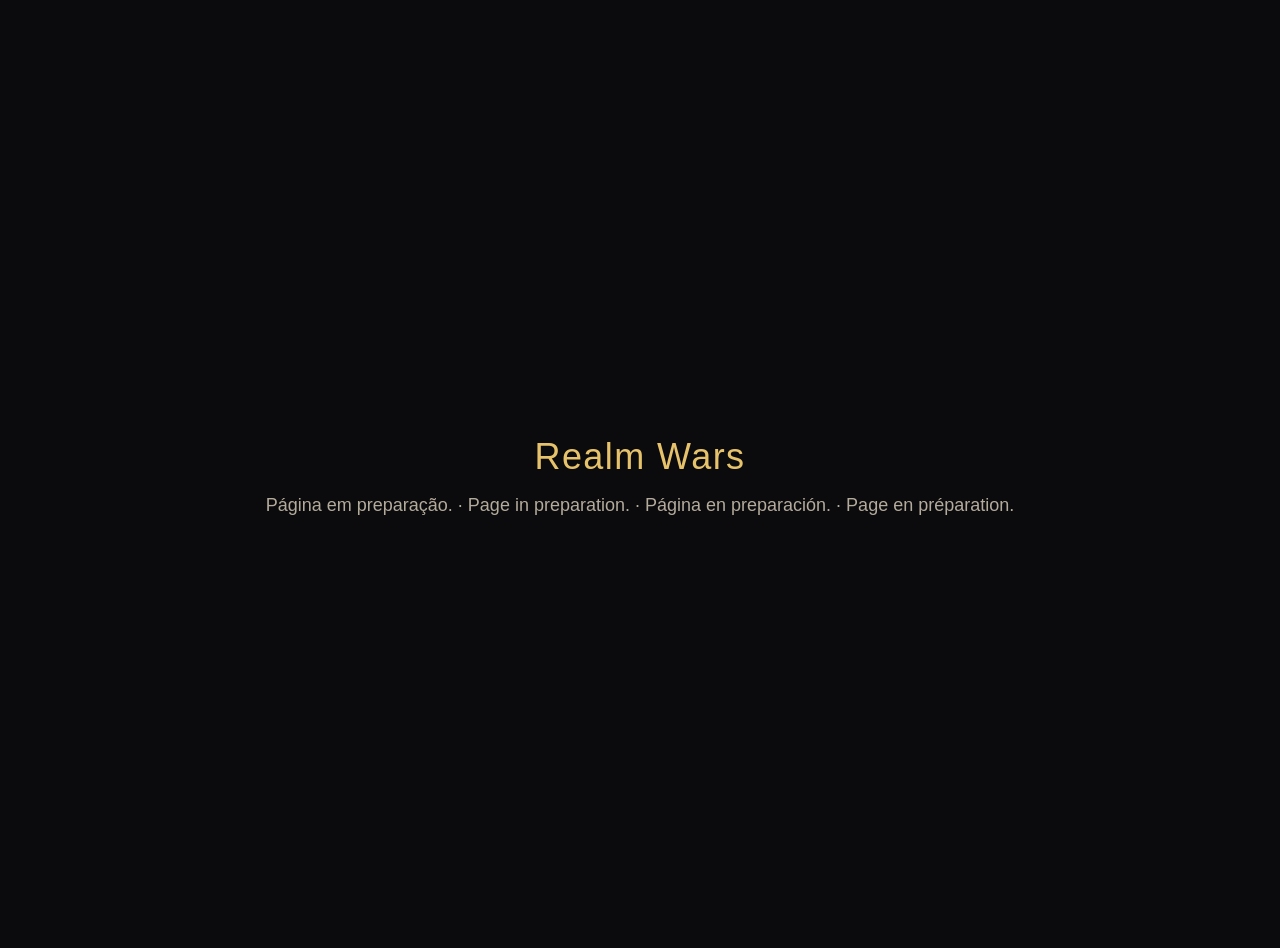
==== index.html @ c25bb862 "Página provisória do Realm Wars enquanto o site completo não sobe O GitHub Pages precisa de uma bran" ====
<!doctype html>
<html lang="pt-BR">
<head>
<meta charset="utf-8">
<meta name="viewport" content="width=device-width,initial-scale=1">
<title>Realm Wars</title>
<meta name="robots" content="noindex, nofollow">
<meta http-equiv="Content-Security-Policy" content="default-src 'none'; style-src 'unsafe-inline'">
<style>
  html { background: #0b0a0c; color: #ece6da; }
  body { margin: 0; min-height: 100vh; display: grid; place-items: center; font: 18px/1.5 -apple-system, BlinkMacSystemFont, "Segoe UI", Roboto, Helvetica, Arial, sans-serif; text-align: center; padding: 24px; }
  h1 { color: #e6c26b; font-weight: 400; letter-spacing: 0.04em; margin: 0 0 8px; }
  p { color: #b3ab9c; margin: 0; }
</style>
</head>
<body>
  <div>
    <h1>Realm Wars</h1>
    <p>Página em preparação. · Page in preparation. · Página en preparación. · Page en préparation.</p>
  </div>
</body>
</html>
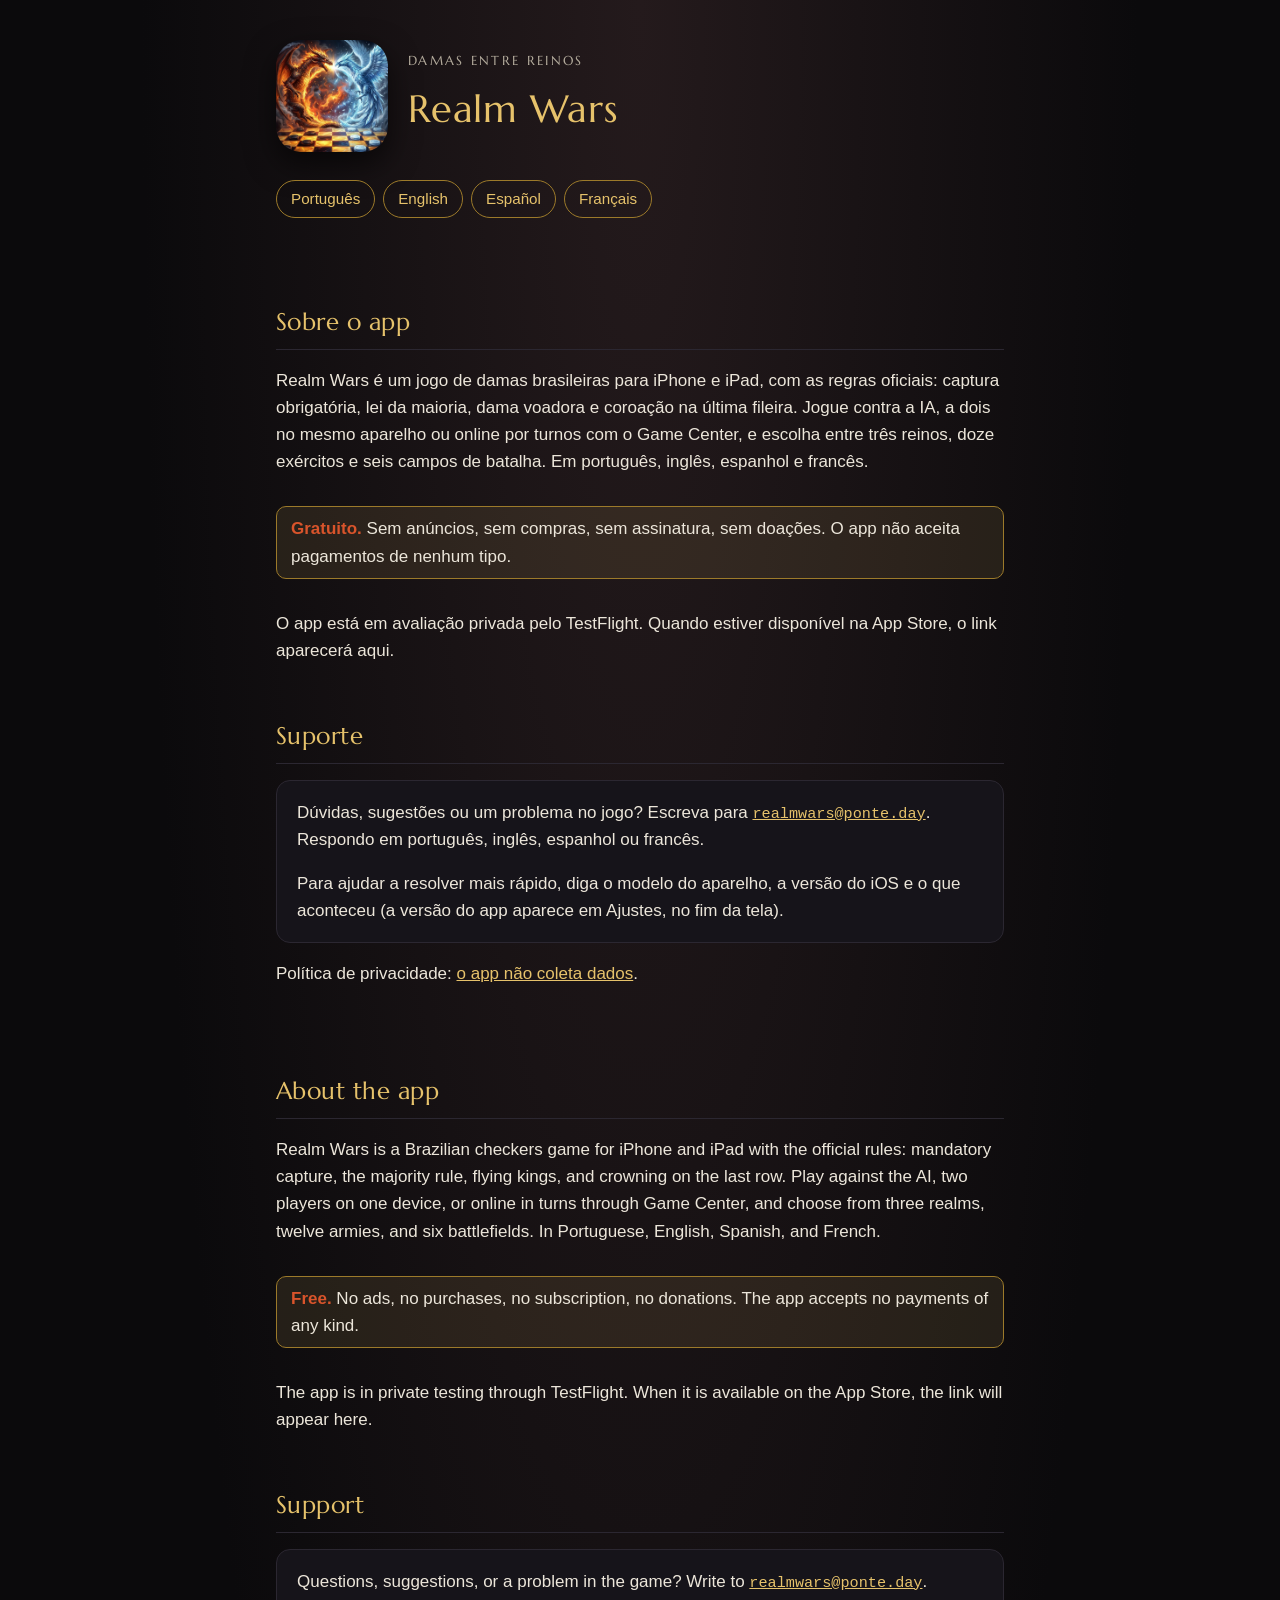
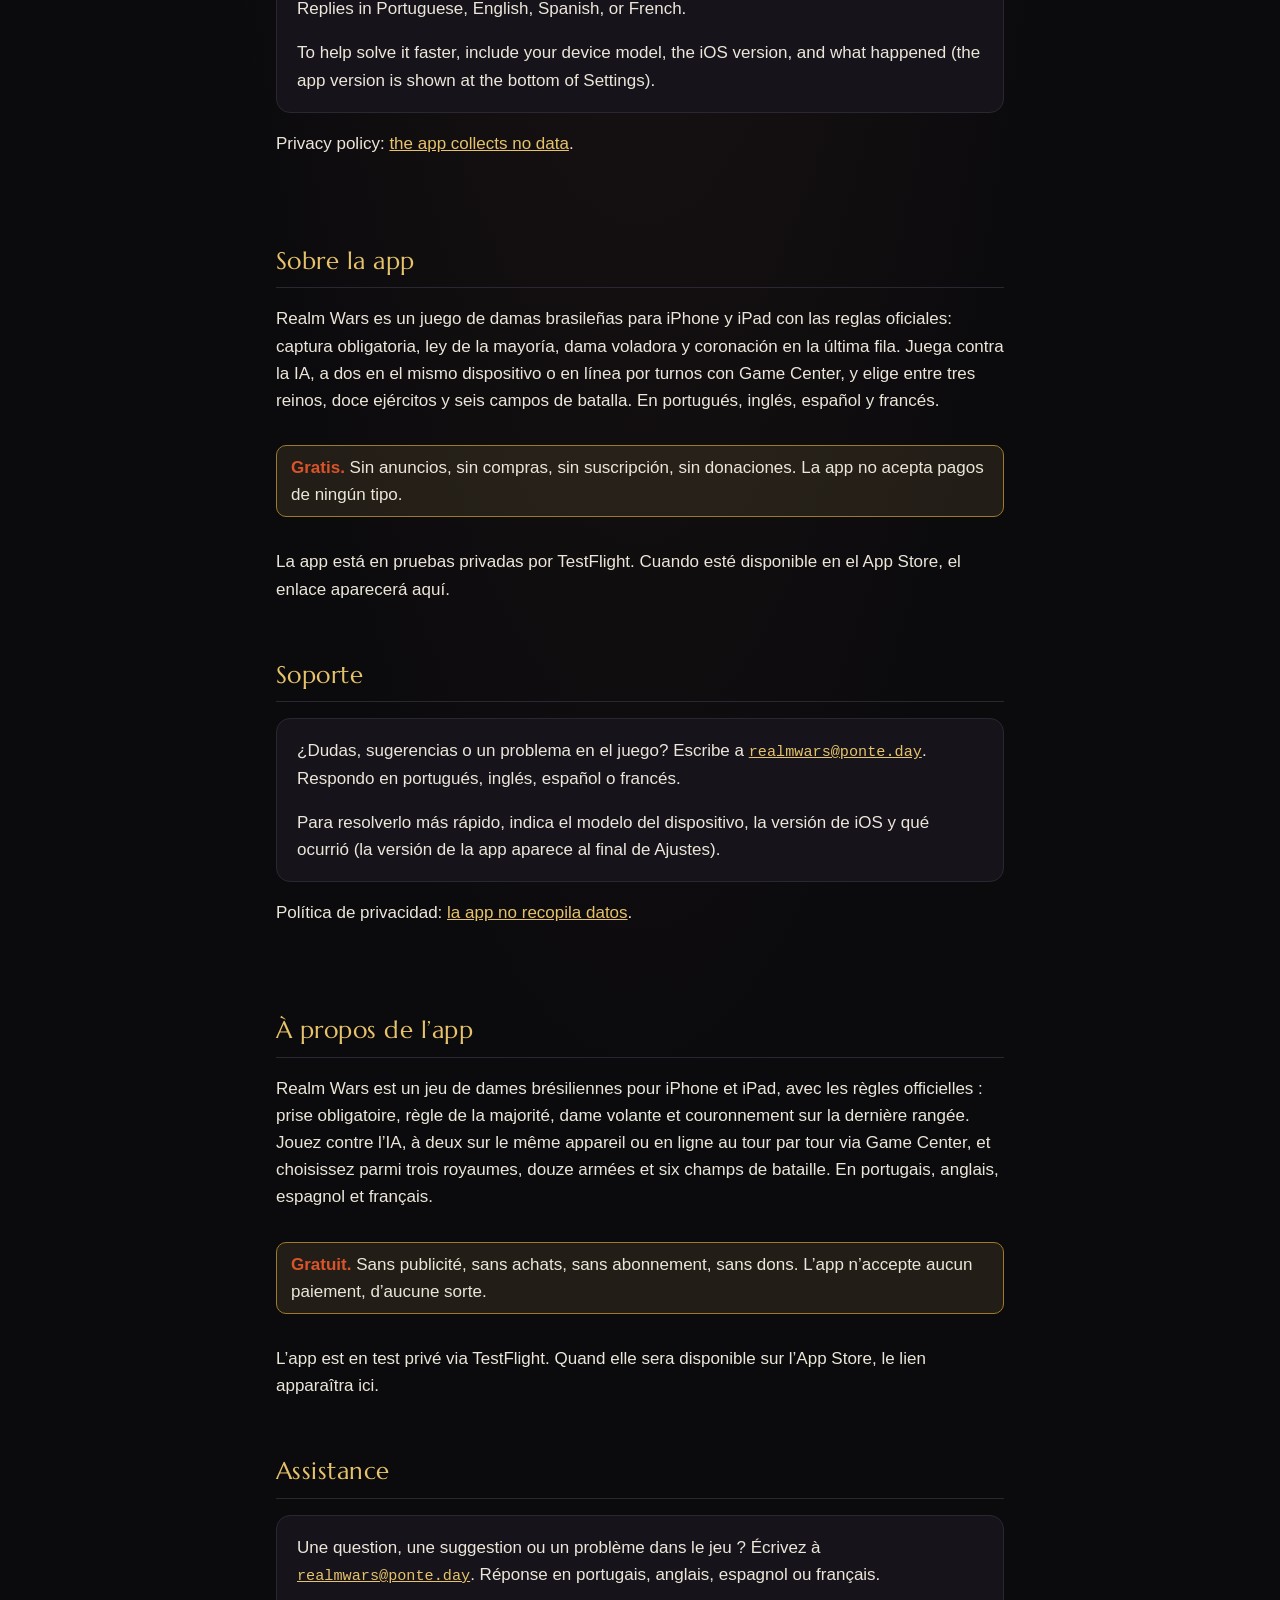
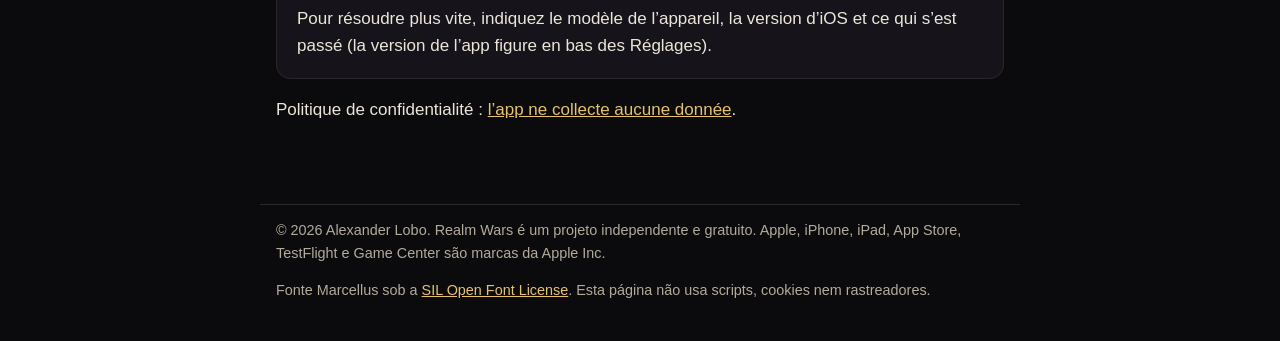
==== commit 60431340: "Atualiza o site do Realm Wars (17/11/2026)" ====
--- a/index.html
+++ b/index.html
@@ -3,20 +3,92 @@
 <head>
 <meta charset="utf-8">
 <meta name="viewport" content="width=device-width,initial-scale=1">
-<title>Realm Wars</title>
+<title>Realm Wars — damas entre reinos</title>
+<meta name="description" content="Realm Wars: damas brasileiras para iPhone e iPad, gratuito, sem anúncios e sem compras. Suporte e política de privacidade.">
+<!-- Sem indexação até o lançamento na App Store; a App Review só precisa que a página abra. -->
 <meta name="robots" content="noindex, nofollow">
-<meta http-equiv="Content-Security-Policy" content="default-src 'none'; style-src 'unsafe-inline'">
-<style>
-  html { background: #0b0a0c; color: #ece6da; }
-  body { margin: 0; min-height: 100vh; display: grid; place-items: center; font: 18px/1.5 -apple-system, BlinkMacSystemFont, "Segoe UI", Roboto, Helvetica, Arial, sans-serif; text-align: center; padding: 24px; }
-  h1 { color: #e6c26b; font-weight: 400; letter-spacing: 0.04em; margin: 0 0 8px; }
-  p { color: #b3ab9c; margin: 0; }
-</style>
+<!-- A política promete que nada sai do aparelho; esta regra quebra a página na hora se alguém acrescentar um rastreador. -->
+<meta http-equiv="Content-Security-Policy" content="default-src 'none'; img-src 'self'; style-src 'self'; font-src 'self'">
+<meta name="color-scheme" content="dark">
+<link rel="icon" href="assets/favicon.png">
+<link rel="stylesheet" href="styles.css">
 </head>
 <body>
-  <div>
-    <h1>Realm Wars</h1>
-    <p>Página em preparação. · Page in preparation. · Página en preparación. · Page en préparation.</p>
+<main>
+  <div class="topo">
+    <img src="assets/icone.png" alt="Ícone do Realm Wars: um dragão de fogo e uma fênix de gelo sobre um tabuleiro de damas" width="112" height="112">
+    <div>
+      <p class="tagline">Damas entre reinos</p>
+      <h1>Realm Wars</h1>
+    </div>
   </div>
+
+  <ul class="idiomas" aria-label="Idiomas">
+    <li><a href="#pt" hreflang="pt-BR">Português</a></li>
+    <li><a href="#en" hreflang="en">English</a></li>
+    <li><a href="#es" hreflang="es">Español</a></li>
+    <li><a href="#fr" hreflang="fr">Français</a></li>
+  </ul>
+
+  <section class="idioma" id="pt" lang="pt-BR">
+    <h2>Sobre o app</h2>
+    <p>Realm Wars é um jogo de damas brasileiras para iPhone e iPad, com as regras oficiais: captura obrigatória, lei da maioria, dama voadora e coroação na última fileira. Jogue contra a IA, a dois no mesmo aparelho ou online por turnos com o Game Center, e escolha entre três reinos, doze exércitos e seis campos de batalha. Em português, inglês, espanhol e francês.</p>
+    <p class="selo"><span class="gratis">Gratuito.</span> Sem anúncios, sem compras, sem assinatura, sem doações. O app não aceita pagamentos de nenhum tipo.</p>
+    <p>O app está em avaliação privada pelo TestFlight. Quando estiver disponível na App Store, o link aparecerá aqui.</p>
+
+    <h2 id="suporte">Suporte</h2>
+    <div class="cartao">
+      <p>Dúvidas, sugestões ou um problema no jogo? Escreva para <a class="email" href="mailto:realmwars@ponte.day">realmwars@ponte.day</a>. Respondo em português, inglês, espanhol ou francês.</p>
+      <p>Para ajudar a resolver mais rápido, diga o modelo do aparelho, a versão do iOS e o que aconteceu (a versão do app aparece em Ajustes, no fim da tela).</p>
+    </div>
+    <p>Política de privacidade: <a href="privacidade.html#pt">o app não coleta dados</a>.</p>
+  </section>
+
+  <section class="idioma" id="en" lang="en">
+    <h2>About the app</h2>
+    <p>Realm Wars is a Brazilian checkers game for iPhone and iPad with the official rules: mandatory capture, the majority rule, flying kings, and crowning on the last row. Play against the AI, two players on one device, or online in turns through Game Center, and choose from three realms, twelve armies, and six battlefields. In Portuguese, English, Spanish, and French.</p>
+    <p class="selo"><span class="gratis">Free.</span> No ads, no purchases, no subscription, no donations. The app accepts no payments of any kind.</p>
+    <p>The app is in private testing through TestFlight. When it is available on the App Store, the link will appear here.</p>
+
+    <h2 id="support">Support</h2>
+    <div class="cartao">
+      <p>Questions, suggestions, or a problem in the game? Write to <a class="email" href="mailto:realmwars@ponte.day">realmwars@ponte.day</a>. Replies in Portuguese, English, Spanish, or French.</p>
+      <p>To help solve it faster, include your device model, the iOS version, and what happened (the app version is shown at the bottom of Settings).</p>
+    </div>
+    <p>Privacy policy: <a href="privacidade.html#en">the app collects no data</a>.</p>
+  </section>
+
+  <section class="idioma" id="es" lang="es">
+    <h2>Sobre la app</h2>
+    <p>Realm Wars es un juego de damas brasileñas para iPhone y iPad con las reglas oficiales: captura obligatoria, ley de la mayoría, dama voladora y coronación en la última fila. Juega contra la IA, a dos en el mismo dispositivo o en línea por turnos con Game Center, y elige entre tres reinos, doce ejércitos y seis campos de batalla. En portugués, inglés, español y francés.</p>
+    <p class="selo"><span class="gratis">Gratis.</span> Sin anuncios, sin compras, sin suscripción, sin donaciones. La app no acepta pagos de ningún tipo.</p>
+    <p>La app está en pruebas privadas por TestFlight. Cuando esté disponible en el App Store, el enlace aparecerá aquí.</p>
+
+    <h2 id="soporte">Soporte</h2>
+    <div class="cartao">
+      <p>¿Dudas, sugerencias o un problema en el juego? Escribe a <a class="email" href="mailto:realmwars@ponte.day">realmwars@ponte.day</a>. Respondo en portugués, inglés, español o francés.</p>
+      <p>Para resolverlo más rápido, indica el modelo del dispositivo, la versión de iOS y qué ocurrió (la versión de la app aparece al final de Ajustes).</p>
+    </div>
+    <p>Política de privacidad: <a href="privacidade.html#es">la app no recopila datos</a>.</p>
+  </section>
+
+  <section class="idioma" id="fr" lang="fr">
+    <h2>À propos de l’app</h2>
+    <p>Realm Wars est un jeu de dames brésiliennes pour iPhone et iPad, avec les règles officielles : prise obligatoire, règle de la majorité, dame volante et couronnement sur la dernière rangée. Jouez contre l’IA, à deux sur le même appareil ou en ligne au tour par tour via Game Center, et choisissez parmi trois royaumes, douze armées et six champs de bataille. En portugais, anglais, espagnol et français.</p>
+    <p class="selo"><span class="gratis">Gratuit.</span> Sans publicité, sans achats, sans abonnement, sans dons. L’app n’accepte aucun paiement, d’aucune sorte.</p>
+    <p>L’app est en test privé via TestFlight. Quand elle sera disponible sur l’App Store, le lien apparaîtra ici.</p>
+
+    <h2 id="assistance">Assistance</h2>
+    <div class="cartao">
+      <p>Une question, une suggestion ou un problème dans le jeu ? Écrivez à <a class="email" href="mailto:realmwars@ponte.day">realmwars@ponte.day</a>. Réponse en portugais, anglais, espagnol ou français.</p>
+      <p>Pour résoudre plus vite, indiquez le modèle de l’appareil, la version d’iOS et ce qui s’est passé (la version de l’app figure en bas des Réglages).</p>
+    </div>
+    <p>Politique de confidentialité : <a href="privacidade.html#fr">l’app ne collecte aucune donnée</a>.</p>
+  </section>
+</main>
+<footer>
+  <p>© 2026 Alexander Lobo. Realm Wars é um projeto independente e gratuito. Apple, iPhone, iPad, App Store, TestFlight e Game Center são marcas da Apple Inc.</p>
+  <p>Fonte Marcellus sob a <a href="assets/OFL-Marcellus.txt">SIL Open Font License</a>. Esta página não usa scripts, cookies nem rastreadores.</p>
+</footer>
 </body>
 </html>
--- a/styles.css
+++ b/styles.css
@@ -0,0 +1,61 @@
+/* Site do Realm Wars: página do app com suporte e política de privacidade.
+   Autossuficiente: fonte e imagens locais, sem script, sem chamada externa,
+   porque a política promete que nada é coletado e a página é a prova. */
+@font-face {
+  font-family: "Marcellus";
+  src: url("assets/Marcellus-Regular.ttf") format("truetype");
+  font-weight: 400;
+  font-display: swap;
+}
+:root {
+  --fundo: #0b0a0c;
+  --papel: #16141a;
+  --borda: #2b2731;
+  --texto: #ece6da;
+  --texto-suave: #b3ab9c;
+  --ouro: #e6c26b;
+  --ouro-escuro: #9c7a2a;
+  --brasa: #d9542b;
+}
+* { box-sizing: border-box; }
+html { background: var(--fundo); color: var(--texto); }
+body {
+  margin: 0;
+  font: 17px/1.6 -apple-system, BlinkMacSystemFont, "Segoe UI", Roboto, Helvetica, Arial, sans-serif;
+  background: radial-gradient(ellipse at top, #241a1c 0%, var(--fundo) 55%);
+  min-height: 100vh;
+}
+h1, h2, h3 { font-family: "Marcellus", Georgia, serif; font-weight: 400; letter-spacing: 0.02em; }
+h1 { font-size: 2.4rem; margin: 0.2em 0 0; color: var(--ouro); }
+h2 { font-size: 1.5rem; margin: 2.2em 0 0.4em; color: var(--ouro); border-bottom: 1px solid var(--borda); padding-bottom: 0.3em; }
+h3 { font-size: 1.15rem; margin: 1.6em 0 0.3em; color: var(--texto); }
+a { color: var(--ouro); }
+a:hover { color: #fff0bf; }
+main { max-width: 760px; margin: 0 auto; padding: 24px 16px 64px; }
+.topo { display: flex; gap: 20px; align-items: center; flex-wrap: wrap; margin-top: 16px; }
+.topo img { width: 112px; height: 112px; border-radius: 25px; box-shadow: 0 12px 30px rgba(0,0,0,0.6); }
+.tagline { margin: 0; color: var(--texto-suave); font-family: "Marcellus", Georgia, serif; letter-spacing: 0.18em; text-transform: uppercase; font-size: 0.8rem; }
+.idiomas { display: flex; gap: 8px; flex-wrap: wrap; margin: 28px 0 8px; padding: 0; list-style: none; }
+.idiomas a {
+  display: inline-block; padding: 6px 14px; border: 1px solid var(--ouro-escuro); border-radius: 999px;
+  text-decoration: none; font-size: 0.95rem; color: var(--ouro);
+}
+.idiomas a:hover { background: rgba(230, 194, 107, 0.12); }
+section.idioma { margin-top: 24px; padding-top: 8px; }
+.selo {
+  display: inline-block; margin: 14px 0; padding: 8px 14px; border-radius: 10px;
+  background: rgba(230, 194, 107, 0.1); border: 1px solid var(--ouro-escuro); color: var(--texto);
+}
+.cartao { background: var(--papel); border: 1px solid var(--borda); border-radius: 14px; padding: 18px 20px; margin: 16px 0; }
+.cartao p:first-child { margin-top: 0; }
+.cartao p:last-child { margin-bottom: 0; }
+ul.lista { padding-left: 1.2em; }
+ul.lista li { margin: 0.35em 0; }
+.gratis { color: var(--brasa); font-weight: 600; }
+footer { max-width: 760px; margin: 0 auto; padding: 0 16px 40px; color: var(--texto-suave); font-size: 0.9rem; border-top: 1px solid var(--borda); }
+footer p { margin: 14px 0 0; }
+.email { font-family: ui-monospace, SFMono-Regular, Menlo, monospace; font-size: 0.95rem; }
+@media (max-width: 480px) {
+  h1 { font-size: 1.9rem; }
+  .topo img { width: 88px; height: 88px; border-radius: 20px; }
+}
